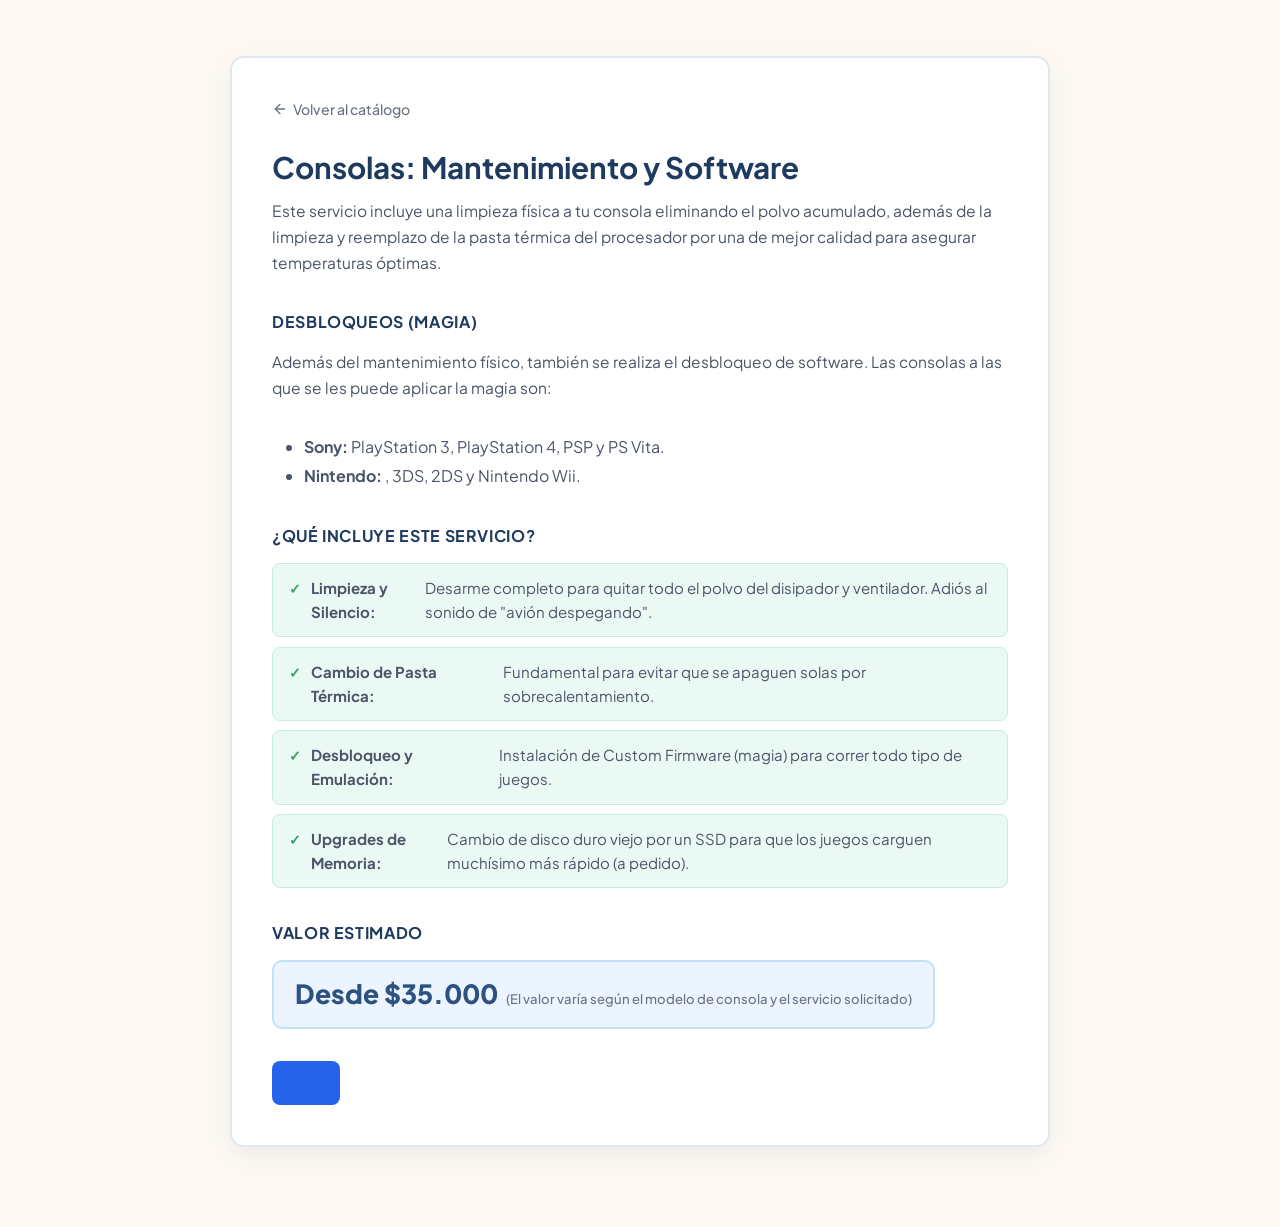
==== consolas.html @ c7ee53af "Add files via upload" ====
<!DOCTYPE html>
<html lang="es">
<head>
    <meta charset="UTF-8">
    <meta name="viewport" content="width=device-width, initial-scale=1.0">
    <title>Mantenimiento de Consolas | Servicio Teknico</title>
    <link rel="stylesheet" href="style.css">
</head>
<body>

    <main class="detail-wrapper">
        
        <a href="index.html" class="detail-back">
            <svg xmlns="http://www.w3.org/2000/svg" width="16" height="16" viewBox="0 0 24 24" fill="none" stroke="currentColor" stroke-width="2" stroke-linecap="round" stroke-linejoin="round"><line x1="19" y1="12" x2="5" y2="12"></line><polyline points="12 19 5 12 12 5"></polyline></svg>
            Volver al catálogo
        </a>
        
        <h1>Consolas: Mantenimiento y Software</h1>
        
        <p>
            Este servicio incluye una limpieza física a tu consola eliminando el polvo acumulado, además de la limpieza y reemplazo de la pasta térmica del procesador por una de mejor calidad para asegurar temperaturas óptimas.
        </p>

        <h3>Desbloqueos (Magia)</h3>
        <p>Además del mantenimiento físico, también se realiza el desbloqueo de software. Las consolas a las que se les puede aplicar la magia son:</p>
        
        <ul style="margin-bottom: 2rem; color: #4a5568; line-height: 1.8; list-style-type: disc; padding-left: 2rem;">
            <li><strong>Sony:</strong> PlayStation 3, PlayStation 4, PSP y PS Vita.</li>
            <li><strong>Nintendo:</strong> , 3DS, 2DS y Nintendo Wii.</li>
        </ul>

        <h3>¿Qué incluye este servicio?</h3>
        
        <ul class="service-list">
            <li><strong>Limpieza y Silencio:</strong> Desarme completo para quitar todo el polvo del disipador y ventilador. Adiós al sonido de "avión despegando".</li>
            <li><strong>Cambio de Pasta Térmica:</strong> Fundamental para evitar que se apaguen solas por sobrecalentamiento.</li>
            <li><strong>Desbloqueo y Emulación:</strong> Instalación de Custom Firmware (magia) para correr todo tipo de juegos.</li>
            <li><strong>Upgrades de Memoria:</strong> Cambio de disco duro viejo por un SSD para que los juegos carguen muchísimo más rápido (a pedido).</li>
        </ul>

        <h3>Valor Estimado</h3>
        
        <div class="price-badge">
            <span class="price-amount">Desde $35.000</span>
            <span class="price-note">(El valor varía según el modelo de consola y el servicio solicitado)</span>
        </div>
        <br>

        <a href="https://wa.me/56956856850?text=Hola,%20me%20interesa%20consultar%20por%20el%20mantenimiento%20o%20desbloqueo%20de%20mi%20consola" class="cta-btn" target="_blank">
            <svg xmlns="http://www.w3.org/2000/svg" viewBox="0 0 24 24" fill="currentColor">
                <path d="M17.472 14.382c-.297-.149-1.758-.867-2.03-.967-.273-.099-.471-.148-.67.15-.197.297-.767.966-.94 1.164-.173.199-.347.223-.644.075-.297-.15-1.255-.463-2.39-1.475-.883-.788-1.48-1.761-1.653-2.059-.173-.297-.018-.458.13-.606.134-.133.298-.347.446-.52.149-.174.198-.298.298-.497.099-.198.05-.371-.025-.52-.075-.149-.669-1.612-.916-2.207-.242-.579-.487-.5-.669-.51a12.8 12.8 0 0 0-.57-.01c-.198 0-.52.074-.792.372-.272.297-1.04 1.016-
---- style.css ----
@import url('https://fonts.googleapis.com/css2?family=Rampart+One&family=Plus+Jakarta+Sans:wght@300;400;500;600;700&display=swap');

/* ── Variables ── */
:root {
    --bg: #fdf8f2;
    --card-bg: #ebf9f4;
    --card-border: #c8ecdf;
    --blue: #2c5282;
    --blue-btn: #2563eb;
    --blue-light: #ebf4ff;
    --text: #2d3748;
    --text-soft: #4a5568;
    --text-muted: #6b7280;
    --accent: #b58b82;
    --green-wa: #25d366;
    --radius: 14px;
    --shadow: 0 8px 24px -4px rgba(44, 82, 130, 0.10);
    --shadow-hover: 0 20px 40px -8px rgba(44, 82, 130, 0.18);
}

/* ── Reset ── */
*, *::before, *::after {
    margin: 0;
    padding: 0;
    box-sizing: border-box;
}

body {
    font-family: 'Plus Jakarta Sans', sans-serif;
    background-color: var(--bg);
    color: var(--text);
    line-height: 1.6;
    overflow-x: hidden;
}

/* ── Keyframes ── */
@keyframes fadeInDown {
    from { opacity: 0; transform: translateY(-24px); }
    to   { opacity: 1; transform: translateY(0); }
}
@keyframes fadeInUp {
    from { opacity: 0; transform: translateY(32px); }
    to   { opacity: 1; transform: translateY(0); }
}
@keyframes fadeIn {
    from { opacity: 0; }
    to   { opacity: 1; }
}
@keyframes pulseGlow {
    0%, 100% { box-shadow: 0 4px 10px rgba(37,211,102,.3); }
    50%       { box-shadow: 0 4px 24px rgba(37,211,102,.65), 0 0 0 8px rgba(37,211,102,.08); }
}
@keyframes badgePop {
    0%   { transform: scale(0.7) rotate(-6deg); opacity: 0; }
    70%  { transform: scale(1.08) rotate(1deg); }
    100% { transform: scale(1) rotate(0deg); opacity: 1; }
}
@keyframes shimmer {
    0%   { background-position: -400px 0; }
    100% { background-position: 400px 0; }
}

/* ── Header ── */
.header {
    text-align: center;
    padding: 5rem 2rem 3.5rem;
    position: relative;
    overflow: hidden;
}

/* Sutil patrón de puntos en el fondo del header */
.header::before {
    content: '';
    position: absolute;
    inset: 0;
    background-image: radial-gradient(circle, #c8ecdf 1.2px, transparent 1.2px);
    background-size: 28px 28px;
    opacity: .45;
    pointer-events: none;
}

.header h1 {
    font-family: "Rampart One", sans-serif;
    font-size: 4.5rem;
    font-weight: 400;
    color: var(--blue);
    margin-bottom: 0.75rem;
    text-shadow: 3px 3px 0px rgba(0,0,0,.08);
    position: relative;
    animation: fadeInDown .7s cubic-bezier(.22,1,.36,1) both;
}

.header p {
    font-size: 1.15rem;
    color: var(--text-soft);
    font-weight: 500;
    max-width: 600px;
    margin: 0 auto;
    position: relative;
    animation: fadeInDown .7s .12s cubic-bezier(.22,1,.36,1) both;
}

/* Chip de ubicación */
.header-location {
    display: inline-flex;
    align-items: center;
    gap: 6px;
    margin-top: 1rem;
    background: white;
    border: 1.5px solid var(--card-border);
    border-radius: 50px;
    padding: 5px 14px;
    font-size: .85rem;
    font-weight: 600;
    color: var(--blue);
    position: relative;
    animation: fadeIn .6s .3s both;
}
.header-location svg {
    width: 14px;
    height: 14px;
    color: var(--accent);
    flex-shrink: 0;
}

/* ── Catálogo ── */
.catalog {
    display: grid;
    /* Cambio clave: forzamos exactamente 2 columnas del mismo ancho */
    grid-template-columns: repeat(2, 1fr); 
    gap: 2rem;
    padding: 1rem 2rem 3rem;
    /* Reducimos el ancho máximo para que en monitores grandes no queden tarjetas gigantes */
    max-width: 1000px; 
    margin: 0 auto;
}

/* Animación escalonada de tarjetas */
.card { animation: fadeInUp .6s both; }
.card:nth-child(1) { animation-delay: .10s; }
.card:nth-child(2) { animation-delay: .22s; }
.card:nth-child(3) { animation-delay: .34s; }
.card:nth-child(4) { animation-delay: .46s; } /* Agregué la demora para tu cuarta tarjeta */

/* ── Tarjetas ── */
.card {
    background: var(--card-bg);
    border: 2px solid var(--card-border);
    border-radius: var(--radius);
    padding: 1.5rem;
    text-decoration: none;
    color: inherit;
    transition: transform .25s ease, box-shadow .25s ease, border-color .25s ease;
    display: flex;
    flex-direction: column;
    position: relative;
    overflow: hidden;
}

/* Brillo sutil al hover */
.card::after {
    content: '';
    position: absolute;
    inset: 0;
    background: linear-gradient(135deg, rgba(255,255,255,.4) 0%, transparent 60%);
    opacity: 0;
    transition: opacity .25s;
    pointer-events: none;
    border-radius: var(--radius);
}
.card:hover::after { opacity: 1; }

.card:hover {
    transform: translateY(-7px);
    box-shadow: var(--shadow-hover);
    border-color: #a8ddc8;
}

.card h2 {
    font-size: 1.18rem;
    font-weight: 700;
    margin-bottom: 1rem;
    color: #1e3a5f;
}

.card p {
    color: var(--text-soft);
    font-size: .93rem;
    margin-bottom: 1.5rem;
    flex-grow: 1;
}

.btn {
    display: inline-flex;
    align-items: center;
    gap: 5px;
    font-weight: 700;
    font-size: .88rem;
    color: var(--blue);
    margin-top: auto;
    transition: gap .2s;
}
.btn::after {
    content: '→';
    transition: transform .2s;
}
.card:hover .btn::after { transform: translateX(4px); }

/* ── Imágenes ── */
.imagen-centro {
    width: 100%;
    height: 210px;
    object-fit: contain;
    background-color: transparent;
    border-radius: 8px;
    margin-bottom: 1.25rem;
    transition: transform .3s ease;
}
.card:hover .imagen-centro { transform: scale(1.04); }

.card-img {
    width: 100%;
    height: 210px;
    object-fit: contain;
    border-bottom: 1px solid var(--card-border);
}

/* ── Sección Info Importante ── */
.important-info {
    max-width: 800px;
    margin: 0 auto 4.5rem;
    padding: 2rem 2.5rem;
    background: white;
    border-radius: var(--radius);
    border: 2px solid #e2e8f0;
    animation: fadeInUp .6s .45s both;
    box-shadow: var(--shadow);
}

.important-info h2 {
    font-size: 1.15rem;
    font-weight: 700;
    margin-bottom: 1.1rem;
    color: #1e3a5f;
}

.important-info ul { list-style: none; }

.important-info li {
    margin-bottom: 0.9rem;
    color: var(--text-soft);
    position: relative;
    padding-left: 1.5rem;
    font-size: .94rem;
    line-height: 1.65;
}
.important-info li::before {
    content: "•";
    color: var(--accent);
    font-weight: bold;
    font-size: 1.2rem;
    position: absolute;
    left: 0;
    top: -2px;
}

/* ── WhatsApp flotante ── */
.whatsapp-float {
    position: fixed;
    bottom: 28px;
    right: 28px;
    background-color: var(--green-wa);
    color: white;
    font-weight: 700;
    font-size: .97rem;
    padding: 13px 22px;
    border-radius: 50px;
    display: flex;
    align-items: center;
    gap: 10px;
    text-decoration: none;
    z-index: 1000;
    animation: pulseGlow 2.6s ease-in-out infinite;
    transition: transform .2s ease;
}
.whatsapp-float svg { width: 22px; height: 22px; flex-shrink: 0; }
.whatsapp-float:hover {
    transform: translateY(-3px) scale(1.03);
    animation: none;
    box-shadow: 0 8px 28px rgba(37,211,102,.5);
}

/* ══════════════════════════════════════════
   PÁGINAS DE DETALLE
   ══════════════════════════════════════════ */

.detail-wrapper {
    max-width: 820px;
    margin: 3.5rem auto 5rem;
    padding: 2.5rem;
    background: white;
    border-radius: var(--radius);
    border: 2px solid #e2e8f0;
    box-shadow: var(--shadow);
    animation: fadeInUp .55s cubic-bezier(.22,1,.36,1) both;
}

.detail-back {
    display: inline-flex;
    align-items: center;
    gap: 5px;
    color: var(--text-muted);
    text-decoration: none;
    font-size: .88rem;
    font-weight: 500;
    transition: color .18s, gap .18s;
    margin-bottom: 1.75rem;
}
.detail-back:hover { color: var(--blue); gap: 8px; }

.detail-wrapper h1 {
    font-size: 1.85rem;
    font-weight: 700;
    color: #1e3a5f;
    margin-bottom: .75rem;
    line-height: 1.25;
}

.detail-wrapper > p {
    color: var(--text-soft);
    margin-bottom: 2rem;
    font-size: .97rem;
    line-height: 1.7;
}

.detail-wrapper h3 {
    font-size: 1rem;
    font-weight: 700;
    color: #1e3a5f;
    margin-bottom: .9rem;
    text-transform: uppercase;
    letter-spacing: .04em;
}

/* Lista de servicios incluidos */
.service-list {
    list-style: none;
    margin-bottom: 2rem;
    display: flex;
    flex-direction: column;
    gap: .6rem;
}
.service-list li {
    display: flex;
    align-items: flex-start;
    gap: 10px;
    color: var(--text-soft);
    font-size: .94rem;
    line-height: 1.6;
    padding: .75rem 1rem;
    background: var(--card-bg);
    border: 1.5px solid var(--card-border);
    border-radius: 8px;
    transition: border-color .2s, background .2s;
}
.service-list li:hover {
    border-color: #a8ddc8;
    background: #dff5ec;
}
.service-list li::before {
    content: '✓';
    color: #38a169;
    font-weight: 700;
    font-size: .9rem;
    margin-top: 1px;
    flex-shrink: 0;
}

/* Badge de precio */
.price-badge {
    display: inline-flex;
    align-items: baseline;
    gap: 8px;
    background: var(--blue-light);
    border: 2px solid #bee3f8;
    border-radius: 10px;
    padding: .7rem 1.3rem;
    margin-bottom: 2rem;
    animation: badgePop .5s .3s cubic-bezier(.22,1,.36,1) both;
}
.price-badge .price-amount {
    font-size: 1.65rem;
    font-weight: 800;
    color: var(--blue);
}
.price-badge .price-note {
    font-size: .82rem;
    color: var(--text-muted);
    font-weight: 500;
}

/* Botón CTA */
.cta-btn {
    display: inline-flex;
    align-items: center;
    gap: 9px;
    background-color: var(--blue-btn);
    color: white;
    padding: 12px 24px;
    text-decoration: none;
    border-radius: 8px;
    font-weight: 700;
    font-size: .97rem;
    transition: background .2s, transform .18s, box-shadow .18s;
}
.cta-btn:hover {
    background-color: #1d4ed8;
    transform: translateY(-2px);
    box-shadow: 0 8px 20px rgba(37,99,235,.35);
}
.cta-btn svg { width: 20px; height: 20px; flex-shrink: 0; }

/* ── Responsive ── */
/* Aumentado a 768px para que las tablets y celulares muestren 1 sola columna ordenada */
@media (max-width: 768px) {
    .header h1 { font-size: 2.6rem; }
    .catalog { grid-template-columns: 1fr; padding: 1rem; }
    .important-info { margin: 1rem 1rem 3rem; padding: 1.5rem; }
    .detail-wrapper { margin: 1.5rem 1rem 4rem; padding: 1.5rem; }
    .detail-wrapper h1 { font-size: 1.5rem; }
    .price-badge .price-amount { font-size: 1.35rem; }
    .whatsapp-float { bottom: 20px; right: 16px; padding: 11px 16px; font-size: .9rem; }
}
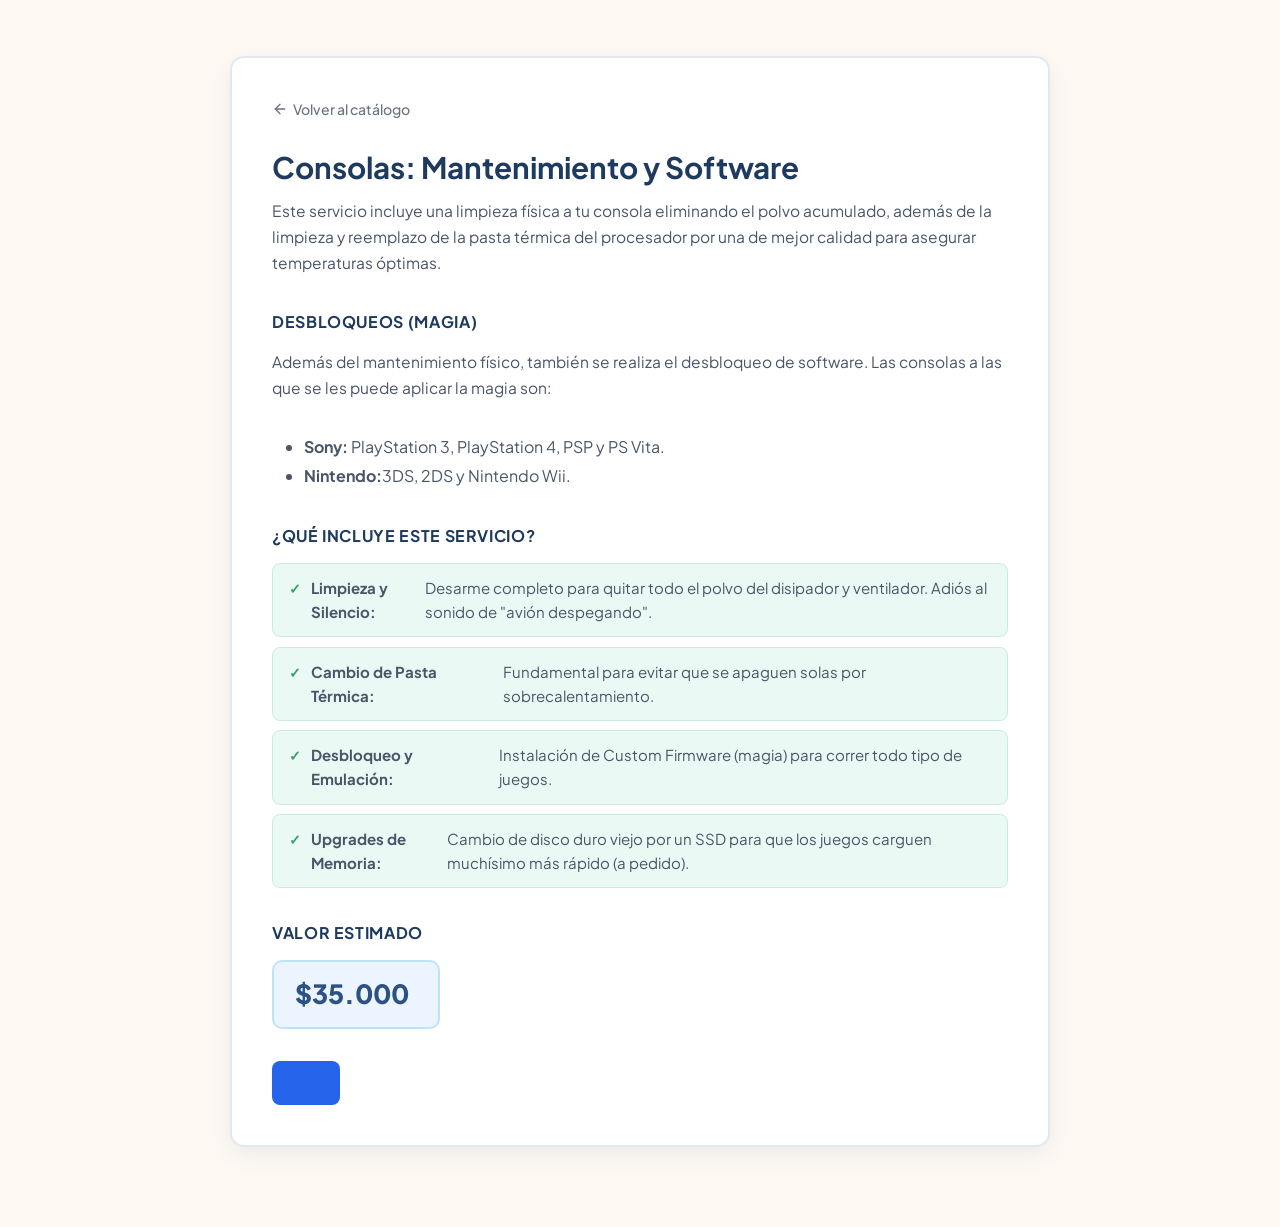
==== commit 83d06841: "Update consolas.html" ====
--- a/consolas.html
+++ b/consolas.html
@@ -26,7 +26,7 @@
         
         <ul style="margin-bottom: 2rem; color: #4a5568; line-height: 1.8; list-style-type: disc; padding-left: 2rem;">
             <li><strong>Sony:</strong> PlayStation 3, PlayStation 4, PSP y PS Vita.</li>
-            <li><strong>Nintendo:</strong> , 3DS, 2DS y Nintendo Wii.</li>
+            <li><strong>Nintendo:</strong>3DS, 2DS y Nintendo Wii.</li>
         </ul>
 
         <h3>¿Qué incluye este servicio?</h3>
@@ -41,11 +41,11 @@
         <h3>Valor Estimado</h3>
         
         <div class="price-badge">
-            <span class="price-amount">Desde $35.000</span>
-            <span class="price-note">(El valor varía según el modelo de consola y el servicio solicitado)</span>
+            <span class="price-amount">$35.000</span>
+            <span class="price-note"></span>
         </div>
         <br>
 
         <a href="https://wa.me/56956856850?text=Hola,%20me%20interesa%20consultar%20por%20el%20mantenimiento%20o%20desbloqueo%20de%20mi%20consola" class="cta-btn" target="_blank">
             <svg xmlns="http://www.w3.org/2000/svg" viewBox="0 0 24 24" fill="currentColor">
-                <path d="M17.472 14.382c-.297-.149-1.758-.867-2.03-.967-.273-.099-.471-.148-.67.15-.197.297-.767.966-.94 1.164-.173.199-.347.223-.644.075-.297-.15-1.255-.463-2.39-1.475-.883-.788-1.48-1.761-1.653-2.059-.173-.297-.018-.458.13-.606.134-.133.298-.347.446-.52.149-.174.198-.298.298-.497.099-.198.05-.371-.025-.52-.075-.149-.669-1.612-.916-2.207-.242-.579-.487-.5-.669-.51a12.8 12.8 0 0 0-.57-.01c-.198 0-.52.074-.792.372-.272.297-1.04 1.016-+                <path d="M17.472 14.382c-.297-.149-1.758-.867-2.03-.967-.273-.099-.471-.148-.67.15-.197.297-.767.966-.94 1.164-.173.199-.347.223-.644.075-.297-.15-1.255-.463-2.39-1.475-.883-.788-1.48-1.761-1.653-2.059-.173-.297-.018-.458.13-.606.134-.133.298-.347.446-.52.149-.174.198-.298.298-.497.099-.198.05-.371-.025-.52-.075-.149-.669-1.612-.916-2.207-.242-.579-.487-.5-.669-.51a12.8 12.8 0 0 0-.57-.01c-.198 0-.52.074-.792.372-.272.297-1.04 1.016-
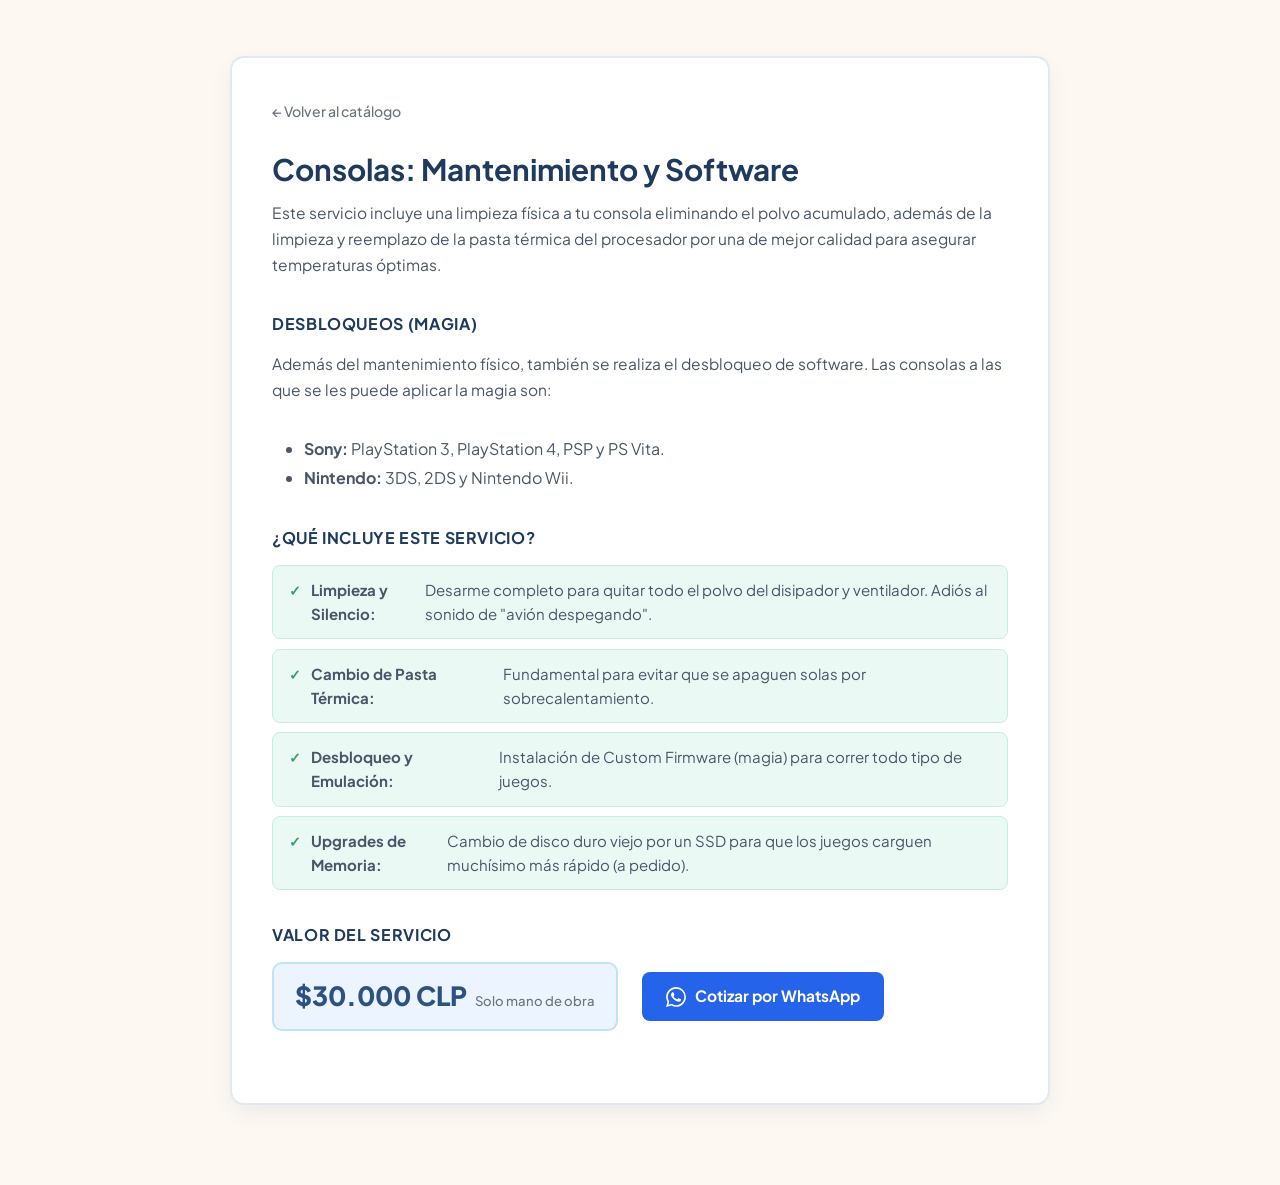
==== commit 6418353d: "Update consolas.html" ====
--- a/consolas.html
+++ b/consolas.html
@@ -3,17 +3,14 @@
 <head>
     <meta charset="UTF-8">
     <meta name="viewport" content="width=device-width, initial-scale=1.0">
-    <title>Mantenimiento de Consolas | Servicio Teknico</title>
+    <title>Mantenimiento de Consolas | Freddy PCs</title>
     <link rel="stylesheet" href="style.css">
 </head>
 <body>
 
     <main class="detail-wrapper">
         
-        <a href="index.html" class="detail-back">
-            <svg xmlns="http://www.w3.org/2000/svg" width="16" height="16" viewBox="0 0 24 24" fill="none" stroke="currentColor" stroke-width="2" stroke-linecap="round" stroke-linejoin="round"><line x1="19" y1="12" x2="5" y2="12"></line><polyline points="12 19 5 12 12 5"></polyline></svg>
-            Volver al catálogo
-        </a>
+        <a href="index.html" class="detail-back">← Volver al catálogo</a>
         
         <h1>Consolas: Mantenimiento y Software</h1>
         
@@ -26,7 +23,7 @@
         
         <ul style="margin-bottom: 2rem; color: #4a5568; line-height: 1.8; list-style-type: disc; padding-left: 2rem;">
             <li><strong>Sony:</strong> PlayStation 3, PlayStation 4, PSP y PS Vita.</li>
-            <li><strong>Nintendo:</strong>3DS, 2DS y Nintendo Wii.</li>
+            <li><strong>Nintendo:</strong> 3DS, 2DS y Nintendo Wii.</li>
         </ul>
 
         <h3>¿Qué incluye este servicio?</h3>
@@ -38,14 +35,24 @@
             <li><strong>Upgrades de Memoria:</strong> Cambio de disco duro viejo por un SSD para que los juegos carguen muchísimo más rápido (a pedido).</li>
         </ul>
 
-        <h3>Valor Estimado</h3>
+<h3>Valor del Servicio</h3>
         
-        <div class="price-badge">
-            <span class="price-amount">$35.000</span>
-            <span class="price-note"></span>
+        <div style="display: flex; align-items: center; gap: 1.5rem; flex-wrap: wrap; margin-bottom: 2rem;">
+            
+            <div class="price-badge" style="margin-bottom: 0;">
+                <span class="price-amount">$30.000 CLP</span>
+                <span class="price-note">Solo mano de obra</span>
+            </div>
+
+            <a href="https://wa.me/56956856850?text=Hola,%20me%20interesa%20consultar%20por%20este%20servicio" class="cta-btn" target="_blank">
+                <svg xmlns="http://www.w3.org/2000/svg" viewBox="0 0 24 24" fill="currentColor">
+                    <path d="M17.472 14.382c-.297-.149-1.758-.867-2.03-.967-.273-.099-.471-.148-.67.15-.197.297-.767.966-.94 1.164-.173.199-.347.223-.644.075-.297-.15-1.255-.463-2.39-1.475-.883-.788-1.48-1.761-1.653-2.059-.173-.297-.018-.458.13-.606.134-.133.298-.347.446-.52.149-.174.198-.298.298-.497.099-.198.05-.371-.025-.52-.075-.149-.669-1.612-.916-2.207-.242-.579-.487-.5-.669-.51a12.8 12.8 0 0 0-.57-.01c-.198 0-.52.074-.792.372-.272.297-1.04 1.016-1.04 2.479 0 1.462 1.065 2.875 1.213 3.074.149.198 2.096 3.2 5.077 4.487.709.306 1.262.489 1.694.625.712.227 1.36.195 1.871.118.571-.085 1.758-.719 2.006-1.413.248-.694.248-1.289.173-1.413-.074-.124-.272-.198-.57-.347m-5.421 7.403h-.004a9.87 9.87 0 0 1-5.031-1.378l-.361-.214-3.741.982.998-3.648-.235-.374a9.86 9.86 0 0 1-1.51-5.26c.001-5.45 4.436-9.884 9.888-9.884 2.64 0 5.122 1.03 6.988 2.898a9.825 9.825 0 0 1 2.893 6.994c-.003 5.45-4.437 9.884-9.885 9.884m8.413-18.297A11.815 11.815 0 0 0 12.05 0C5.495 0 .16 5.335.157 11.892c0 2.096.547 4.142 1.588 5.945L.057 24l6.305-1.654a11.882 11.882 0 0 0 5.683 1.448h.005c6.554 0 11.89-5.335 11.893-11.893a11.821 11.821 0 0 0-3.48-8.413Z"/>
+                </svg>
+                Cotizar por WhatsApp
+            </a>
+            
         </div>
-        <br>
+    </main>
 
-        <a href="https://wa.me/56956856850?text=Hola,%20me%20interesa%20consultar%20por%20el%20mantenimiento%20o%20desbloqueo%20de%20mi%20consola" class="cta-btn" target="_blank">
-            <svg xmlns="http://www.w3.org/2000/svg" viewBox="0 0 24 24" fill="currentColor">
-                <path d="M17.472 14.382c-.297-.149-1.758-.867-2.03-.967-.273-.099-.471-.148-.67.15-.197.297-.767.966-.94 1.164-.173.199-.347.223-.644.075-.297-.15-1.255-.463-2.39-1.475-.883-.788-1.48-1.761-1.653-2.059-.173-.297-.018-.458.13-.606.134-.133.298-.347.446-.52.149-.174.198-.298.298-.497.099-.198.05-.371-.025-.52-.075-.149-.669-1.612-.916-2.207-.242-.579-.487-.5-.669-.51a12.8 12.8 0 0 0-.57-.01c-.198 0-.52.074-.792.372-.272.297-1.04 1.016-
+</body>
+</html>
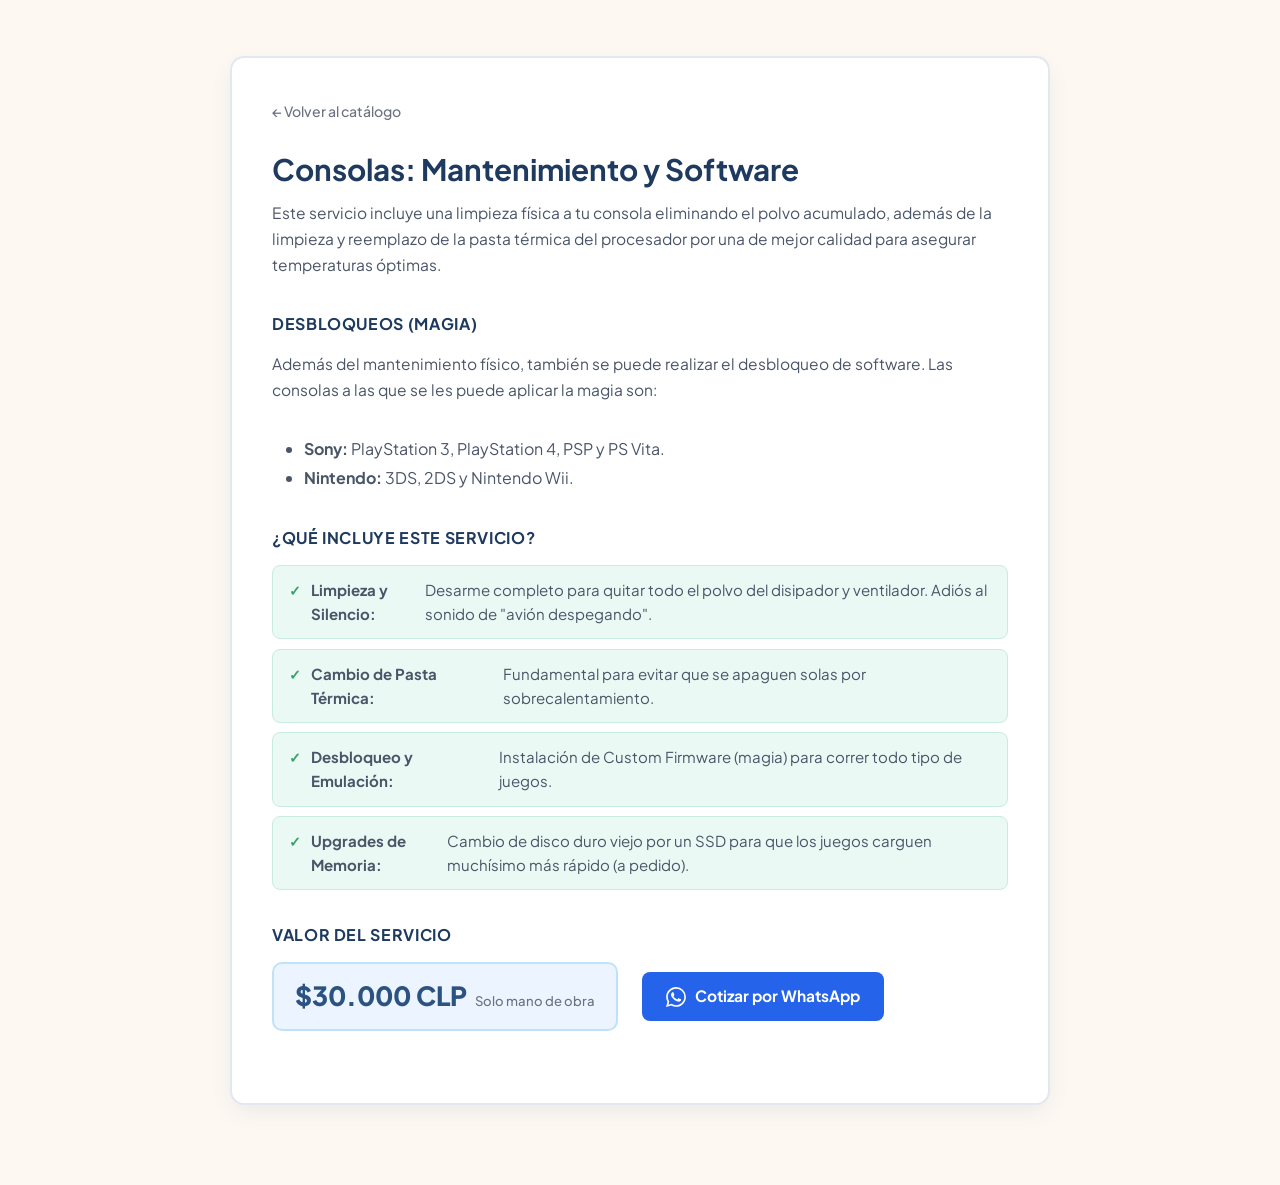
==== commit 7171ef80: "Update consolas.html" ====
--- a/consolas.html
+++ b/consolas.html
@@ -19,7 +19,7 @@
         </p>
 
         <h3>Desbloqueos (Magia)</h3>
-        <p>Además del mantenimiento físico, también se realiza el desbloqueo de software. Las consolas a las que se les puede aplicar la magia son:</p>
+        <p>Además del mantenimiento físico, también se puede realizar el desbloqueo de software. Las consolas a las que se les puede aplicar la magia son:</p>
         
         <ul style="margin-bottom: 2rem; color: #4a5568; line-height: 1.8; list-style-type: disc; padding-left: 2rem;">
             <li><strong>Sony:</strong> PlayStation 3, PlayStation 4, PSP y PS Vita.</li>
